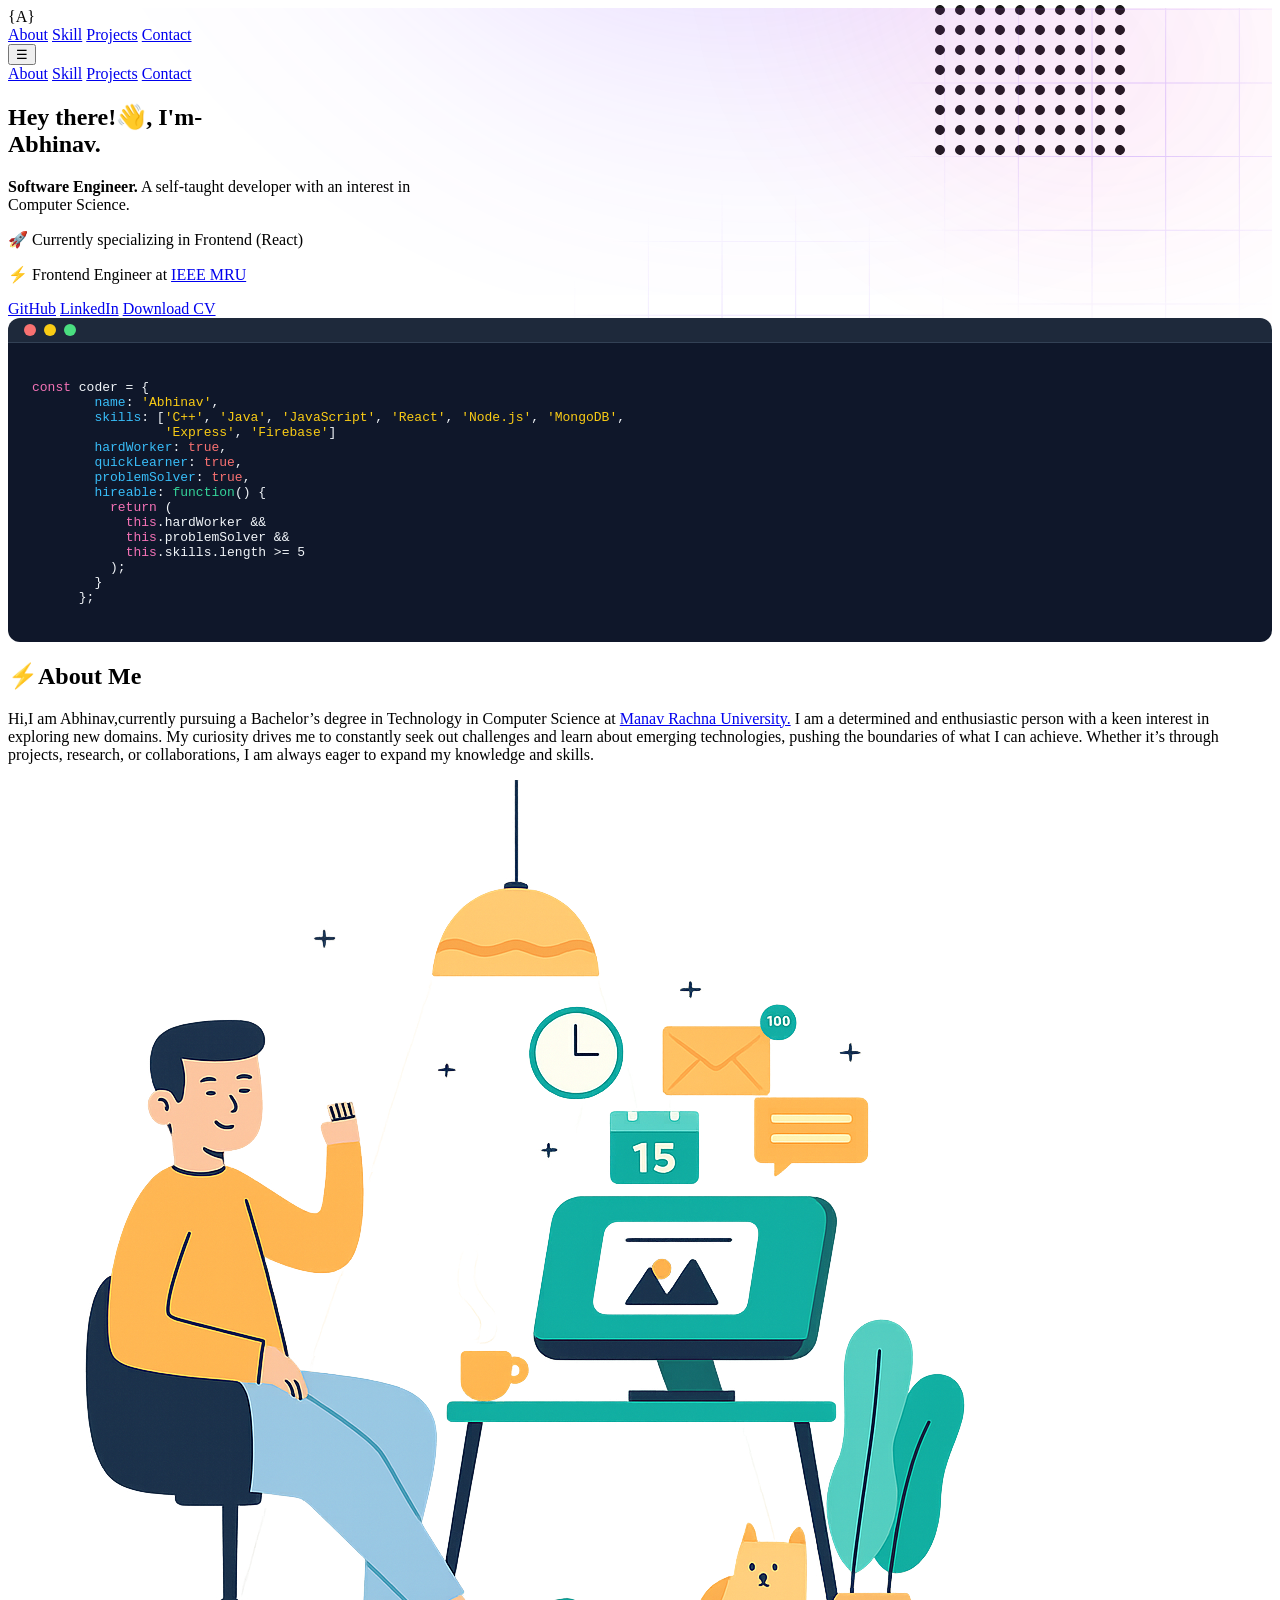
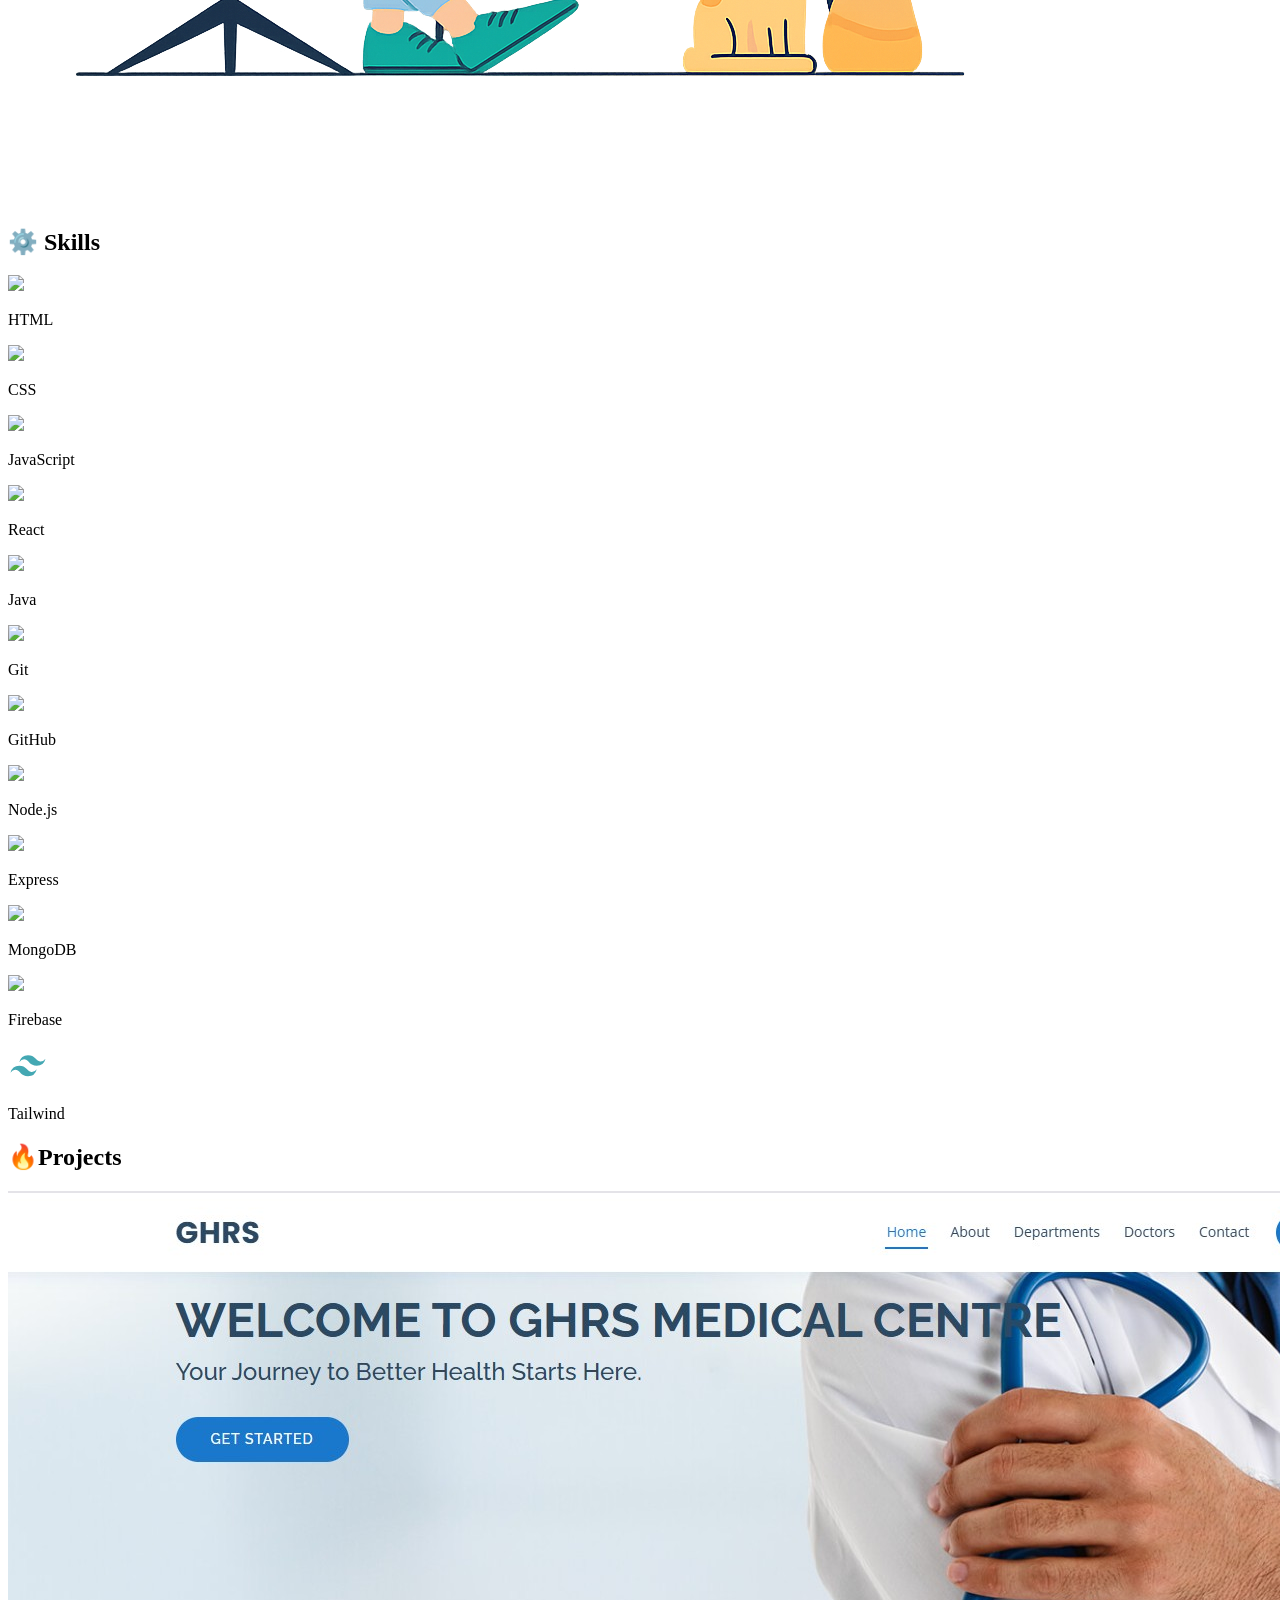
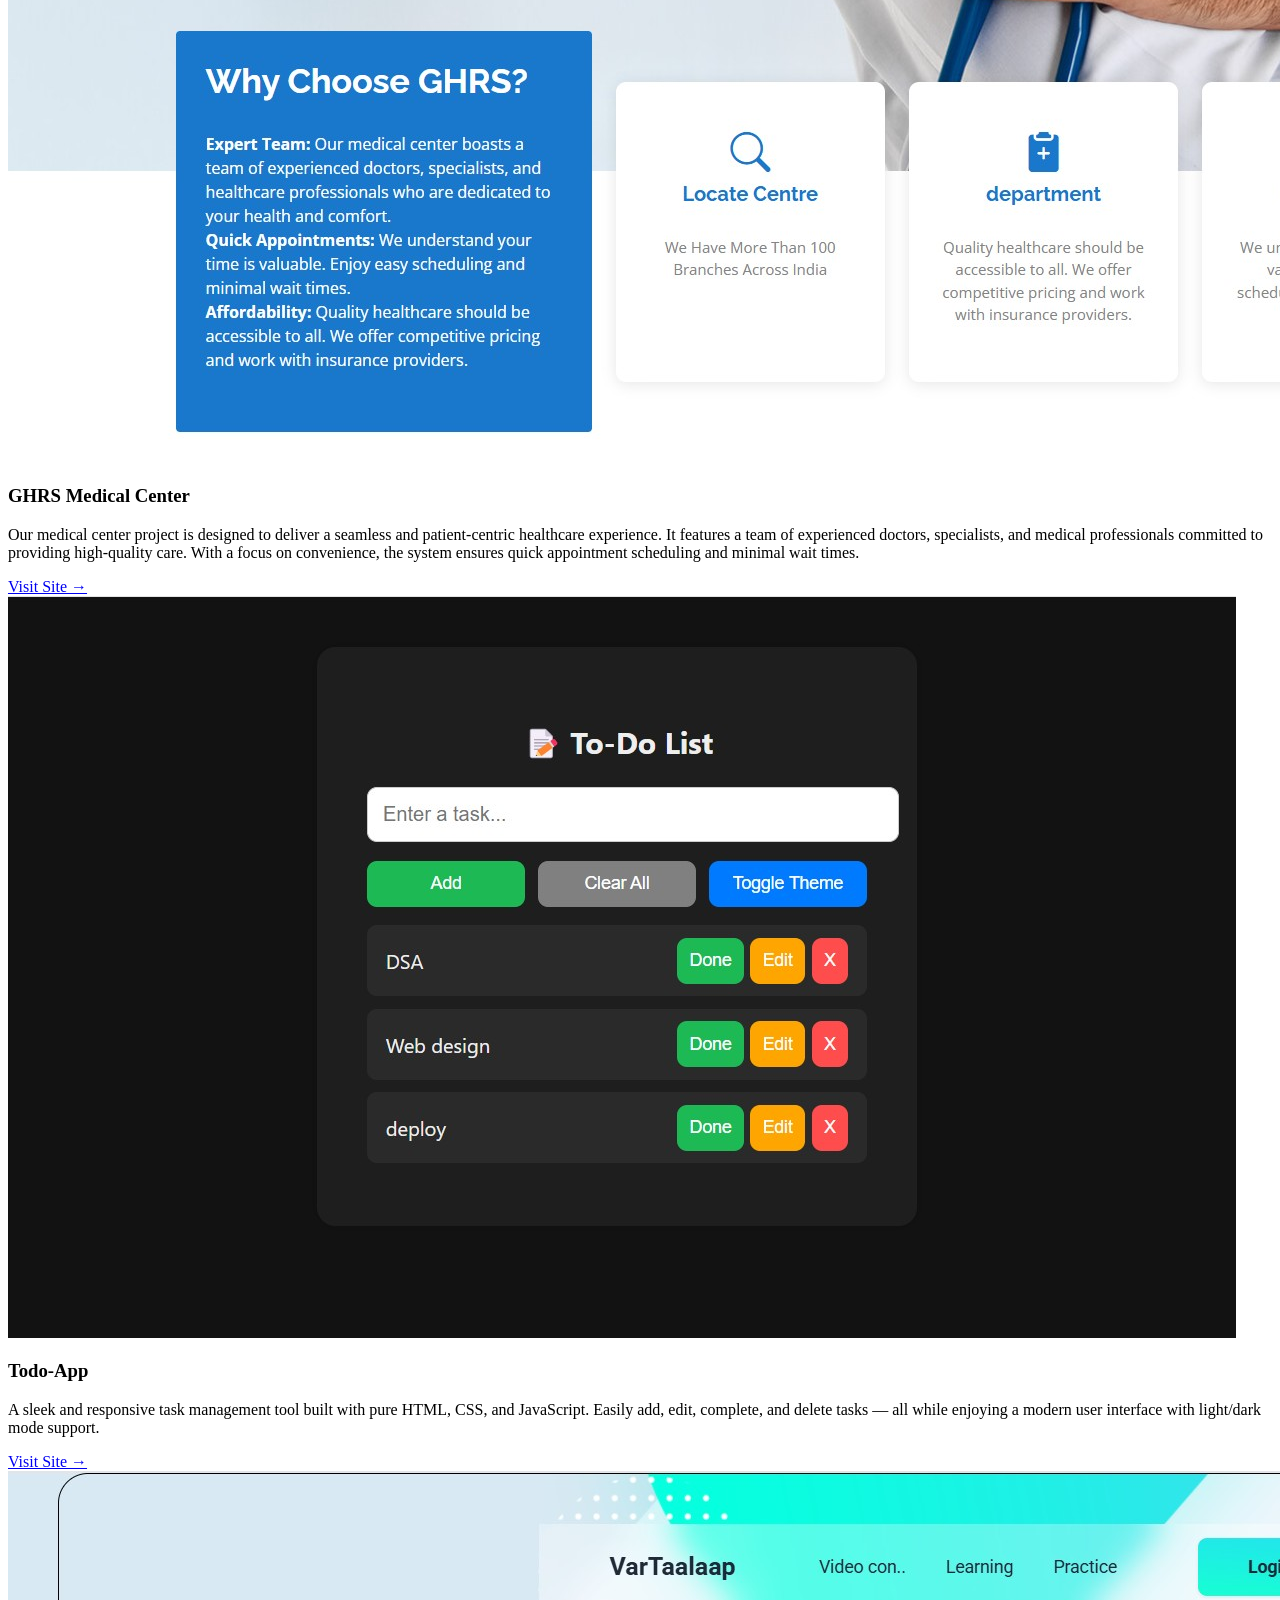
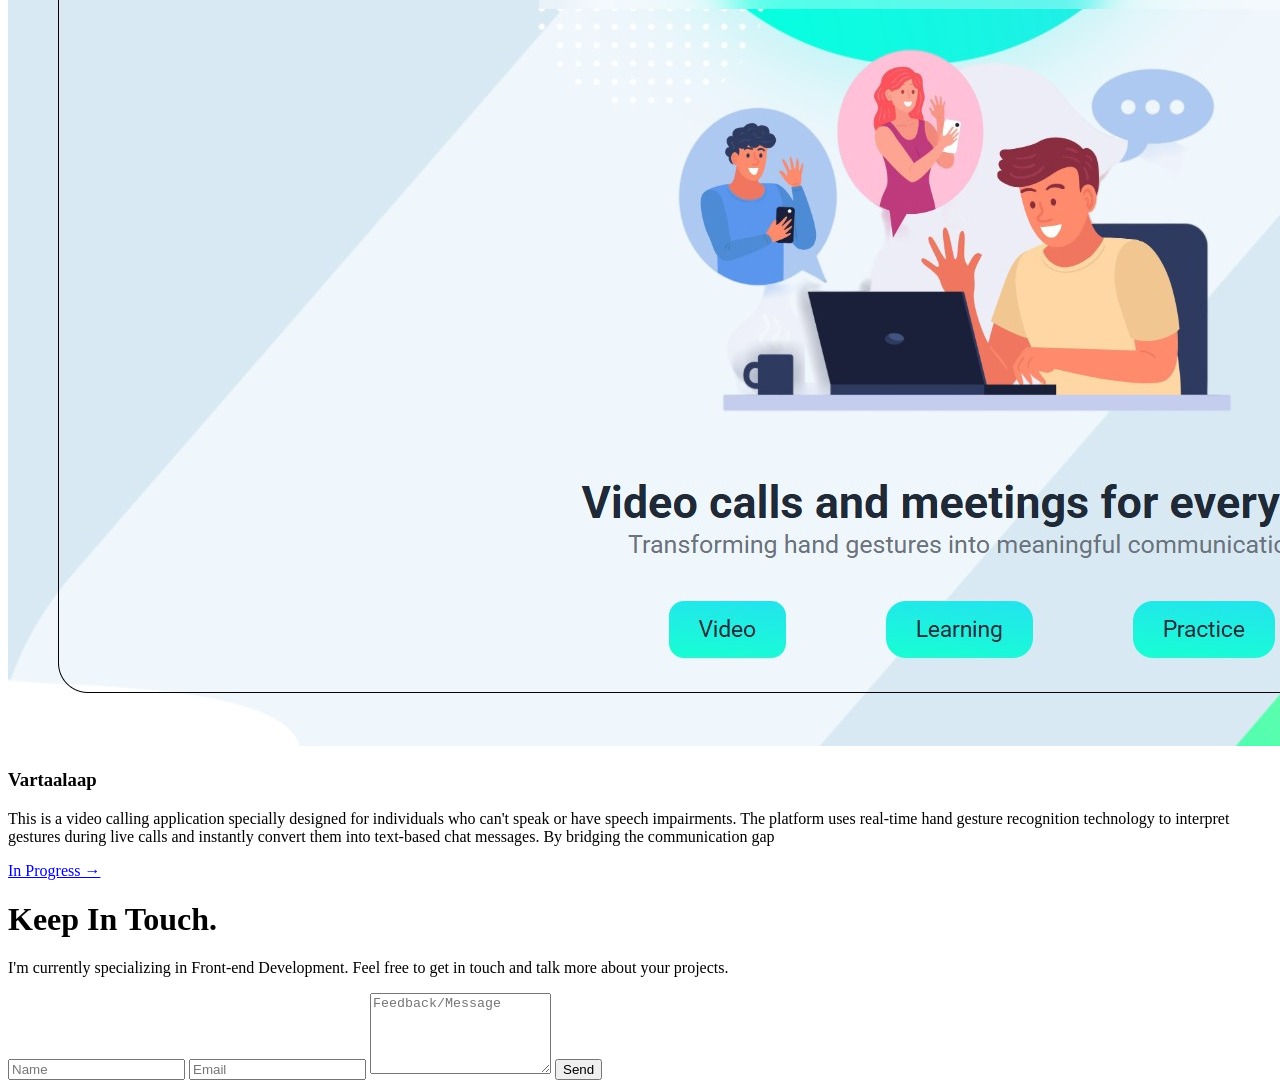
==== PortFolio/index.html @ 58bd6e1c "Add files via upload" ====
<!DOCTYPE html>
<html lang="en">
  <head>
    <meta charset="UTF-8" />
    <meta name="viewport" content="width=device-width, initial-scale=1.0" />
    <title>AbhinavPortfolio</title>
    <link rel="icon" href="./images/browser.png" type="image/x-icon" />

    <!-- <link rel="icon" type="image/png" href="./favicon.png" /> -->
    <script src="https://cdnjs.cloudflare.com/ajax/libs/gsap/3.12.2/gsap.min.js"></script>
    <script src="https://cdn.tailwindcss.com"></script>

    <link rel="stylesheet" href="style.css" />
  </head>
  <body class="text-white bg-black">
    <div id="page1">
      <div id="hero">
        <!-- Header -->
        <header
          class="flex justify-between items-center p-4 border-b border-gray-700 mx-4 sm:mx-10 relative"
        >
          <div class="text-3xl font-bold text-white">{A}</div>

          <!-- Desktop Nav -->
          <nav class="hidden sm:flex space-x-6 text-lg">
            <a href="#about" class="hover:text-green-400">About</a>
            <a href="#skills" class="hover:text-green-400">Skill</a>
            <a href="#projects" class="hover:text-green-400">Projects</a>
            <a href="#contact" class="hover:text-green-400">Contact</a>
          </nav>

          <!-- Mobile Menu Button -->
          <button
            id="menu-btn"
            class="sm:hidden text-white text-2xl focus:outline-none"
          >
            ☰
          </button>

          <!-- Mobile Nav -->
          <div
            id="mobile-menu"
            class="hidden absolute top-full left-0 w-full bg-black border-t border-gray-700 flex-col items-start p-4 space-y-4 text-lg sm:hidden z-10"
          >
            <a href="#about" class="hover:text-green-400">About</a>
            <a href="#skills" class="hover:text-green-400">Skill</a>
            <a href="#projects" class="hover:text-green-400">Projects</a>
            <a href="#contact" class="hover:text-green-400">Contact</a>
          </div>
        </header>

        <!-- Hero Section -->
        <div class="flex flex-wrap md:flex-nowrap">
          <section
            id="hero-sec"
            class="flex flex-col mt-20 sm:mt-20 items-start px-5 lg:px-24"
          >
            <h1 class="font-bold leading-tight">
              <span class="text-[#ADFF2F] text-2xl sm:text-4xl space-x-10"
                >Hey there!👋, I'm-</span
              ><br />
              <span class="text-white text-6xl sm:text-6xl md:text-8xl"
                >Abhinav<span>.</span></span
              >
            </h1>

            <p class="text-xl sm:text-2xl text-[#B3ADAD] mt-4">
              <strong class="text-white">Software Engineer.</strong> A
              self-taught developer with an interest in
              <br class="hidden sm:block" />
              Computer Science.
            </p>

            <div class="mt-6 space-y-1 text-base sm:text-lg">
              <p class="text-[#808080] text-md">
                🚀 Currently specializing in Frontend (React)
              </p>
              <p class="text-[#808080] text-md">
                ⚡ Frontend Engineer at
                <a
                  href="https://edu.ieee.org/in-mrce/"
                  class="text-[#ADFF2F] font-semibold"
                  target="_blank"
                  >IEEE MRU</a
                >
              </p>
            </div>

            <div class="flex flex-wrap gap-4 mt-8 text-white">
              <a
                href="https://github.com/Abhinav9971"
                target="_blank"
                class="border border-white px-4 py-2 rounded-full hover:bg-white hover:text-black transition"
                >GitHub</a
              >
              <a
                href="https://www.linkedin.com/in/abhinav-aa388b288/"
                target="_blank"
                class="border border-white px-4 py-2 rounded-full hover:bg-white hover:text-black transition"
                >LinkedIn</a
              >
              <a
                href="./Portfolio.pdf"
                target="_blank"
                class="border border-white px-4 py-2 rounded-full hover:bg-white hover:text-black transition"
                download="Abhinav_Resume.pdf"
                >Download CV</a
              >
            </div>
          </section>

          <div
            class="rounded-xl shadow-lg md:w-[42vw] md:max-w-screen mt-24 w-[100vw]"
          >
            <div class="window-bar">
              <div class="dot red"></div>
              <div class="dot yellow"></div>
              <div class="dot green"></div>
            </div>
            <div class="code-box text-sm">
              <pre><code><span class="keyword">const</span> coder = &#123;
        <span class="prop">name</span>: <span class="string">'Abhinav'</span>,
        <span class="prop">skills</span>: [<span class="string">'C++'</span>, <span class="string">'Java'</span>, <span class="string">'JavaScript'</span>, <span class="string">'React'</span>, <span class="string">'Node.js'</span>, <span class="string">'MongoDB'</span>,
        <span>         </span><span class="string">'Express'</span>, <span class="string">'Firebase'</span>]
        <span class="prop">hardWorker</span>: <span class="bool">true</span>,
        <span class="prop">quickLearner</span>: <span class="bool">true</span>,
        <span class="prop">problemSolver</span>: <span class="bool">true</span>,
        <span class="prop">hireable</span>: <span class="func">function</span>() &#123;
          <span class="keyword">return</span> (
            <span class="keyword">this</span>.hardWorker &&
            <span class="keyword">this</span>.problemSolver &&
            <span class="keyword">this</span>.skills.length &gt;= 5
          );
        &#125;
      &#125;;</code></pre>
            </div>
          </div>
        </div>
      </div>
    </div>

    <!-- Other Sections -->
    <div id="page2" class="bg-black text-white py-20 px-5 lg:px-24">
      <div
        id="about"
        class="flex flex-col lg:flex-row items-center justify-between gap-10"
      >
        <!-- <img src="./images/bg-7.png" alt="" id="about-image" /> -->
        <!-- Text Content -->
        <div class="lg:w-1/2" id="aboutme">
          <h2
            class="text-4xl font-semibold mb-4 text-white sm:text-sm lg:text-5xl"
          >
            ⚡About Me
          </h2>
          <p class="text-gray-300 text-xl leading-relaxed">
            Hi,I am Abhinav,currently pursuing a Bachelor’s degree in Technology
            in Computer Science at
            <a
              href="https://manavrachna.edu.in/"
              target="_blank"
              class="text-[#ADFF2F]"
              >Manav Rachna University.</a
            >
            I am a determined and enthusiastic person with a keen interest in
            exploring new domains. My curiosity drives me to constantly seek out
            challenges and learn about emerging technologies, pushing the
            boundaries of what I can achieve. Whether it’s through projects,
            research, or collaborations, I am always eager to expand my
            knowledge and skills.
          </p>
        </div>

        <!-- Image -->
        <div class="lg:w-1/2 flex justify-center">
          <img
            src="./images/ChatGPT Image Apr 10, 2025, 05_39_34 PM.png"
            alt="Abhinav's profile"
            class="rounded-2xl w-72 sm:w-96 object-cover shadow-lg"
          />
        </div>
      </div>
    </div>

    <div id="page3">
      <div id="skills" class="bg-black text-white py-20 px-5 lg:px-24">
        <h2 class="text-4xl font-bold text-center mb-12">⚙️ Skills</h2>

        <div
          class="grid grid-cols-2 sm:grid-cols-3 md:grid-cols-4 lg:grid-cols-6 gap-6 justify-items-center"
        >
          <!-- Skill cards -->
          <div class="flex flex-col items-center">
            <img
              src="https://cdn.jsdelivr.net/gh/devicons/devicon/icons/html5/html5-original.svg"
              class="w-12 h-12"
            />
            <p class="mt-2">HTML</p>
          </div>
          <div class="flex flex-col items-center">
            <img
              src="https://cdn.jsdelivr.net/gh/devicons/devicon/icons/css3/css3-original.svg"
              class="w-12 h-12"
            />
            <p class="mt-2">CSS</p>
          </div>
          <div class="flex flex-col items-center">
            <img
              src="https://cdn.jsdelivr.net/gh/devicons/devicon/icons/javascript/javascript-original.svg"
              class="w-12 h-12"
            />
            <p class="mt-2">JavaScript</p>
          </div>
          <div class="flex flex-col items-center">
            <img
              src="https://cdn.jsdelivr.net/gh/devicons/devicon/icons/react/react-original.svg"
              class="w-12 h-12"
            />
            <p class="mt-2">React</p>
          </div>
          <div class="flex flex-col items-center">
            <img
              src="https://cdn.jsdelivr.net/gh/devicons/devicon/icons/java/java-original.svg"
              class="w-12 h-12"
            />
            <p class="mt-2">Java</p>
          </div>
          <div class="flex flex-col items-center">
            <img
              src="https://cdn.jsdelivr.net/gh/devicons/devicon/icons/git/git-original.svg"
              class="w-12 h-12"
            />
            <p class="mt-2">Git</p>
          </div>
          <div class="flex flex-col items-center">
            <img
              src="https://cdn.jsdelivr.net/gh/devicons/devicon/icons/github/github-original.svg"
              class="w-12 h-12"
            />
            <p class="mt-2">GitHub</p>
          </div>
          <div class="flex flex-col items-center">
            <img
              src="https://cdn.jsdelivr.net/gh/devicons/devicon/icons/nodejs/nodejs-original.svg"
              class="w-12 h-12"
            />
            <p class="mt-2">Node.js</p>
          </div>
          <div class="flex flex-col items-center">
            <img
              src="https://cdn.jsdelivr.net/gh/devicons/devicon/icons/express/express-original.svg"
              class="w-12 h-12 invert"
            />
            <p class="mt-2">Express</p>
          </div>
          <div class="flex flex-col items-center">
            <img
              src="https://cdn.jsdelivr.net/gh/devicons/devicon/icons/mongodb/mongodb-original.svg"
              class="w-12 h-12"
            />
            <p class="mt-2">MongoDB</p>
          </div>
          <div class="flex flex-col items-center">
            <img
              src="https://cdn.jsdelivr.net/gh/devicons/devicon/icons/firebase/firebase-plain.svg"
              class="w-12 h-12"
            />
            <p class="mt-2">Firebase</p>
          </div>
          <div class="flex flex-col items-center">
            <img
              src="./images/tailwind-svgrepo-com.svg"
              alt="Tailwind CSS Icon"
              width="40"
              height="40"
            />

            <p class="mt-2">Tailwind</p>
          </div>
        </div>
      </div>
    </div>
    <div id="page4">
      <section id="projects" class="bg-black text-white py-20 px-4 lg:px-24">
        <h2 class="text-4xl font-bold text-center mb-12">🔥Projects</h2>

        <div class="grid grid-cols-1 sm:grid-cols-2 lg:grid-cols-3 gap-10">
          <!-- Project Card 1 -->
          <div
            class="bg-[#1a1a1a] rounded-2xl overflow-hidden shadow-xl project-card"
          >
            <img
              src="./images/ghsr.jpg"
              alt="GHRS Medical Center"
              class="w-full h-48 object-cover"
            />
            <div class="p-6 space-y-2">
              <h3 class="text-2xl font-bold">GHRS Medical Center</h3>
              <p class="text-gray-300 text-sm">
                Our medical center project is designed to deliver a seamless and
                patient-centric healthcare experience. It features a team of
                experienced doctors, specialists, and medical professionals
                committed to providing high-quality care. With a focus on
                convenience, the system ensures quick appointment scheduling and
                minimal wait times.
              </p>
              <a
                href="https://ghrsmedical.netlify.app/"
                target="_blank"
                class="inline-block mt-2 text-green-400 hover:text-green-300 font-semibold"
                >Visit Site →</a
              >
            </div>
          </div>

          <!-- Project Card 2 -->
          <div
            class="bg-[#1a1a1a] rounded-2xl overflow-hidden shadow-xl project-card"
          >
            <img
              src="./images/todo.jpg"
              alt="DitMyBit"
              class="w-full h-48 object-cover"
            />
            <div class="p-6 space-y-2">
              <h3 class="text-2xl font-bold">Todo-App</h3>
              <p class="text-gray-300 text-sm">
                A sleek and responsive task management tool built with pure
                HTML, CSS, and JavaScript. Easily add, edit, complete, and
                delete tasks — all while enjoying a modern user interface with
                light/dark mode support.
              </p>
              <a
                href="https://simple-todo-app-abhi.netlify.app/"
                target="_blank"
                class="inline-block mt-2 text-green-400 hover:text-green-300 font-semibold"
                >Visit Site →</a
              >
            </div>
          </div>

          <!-- Project Card 3 -->
          <div
            class="bg-[#1a1a1a] rounded-2xl overflow-hidden shadow-xl project-card"
          >
            <img
              src="./images/vartalaap.jpg"
              alt="soon.."
              class="w-full h-48 object-cover"
            />
            <div class="p-6 space-y-2">
              <h3 class="text-2xl font-bold">Vartaalaap</h3>
              <p class="text-gray-300 text-sm">
                This is a video calling application specially designed for
                individuals who can't speak or have speech impairments. The
                platform uses real-time hand gesture recognition technology to
                interpret gestures during live calls and instantly convert them
                into text-based chat messages. By bridging the communication gap
              </p>
              <a
                href="#"
                target="_blank"
                class="inline-block mt-2 text-gray-400 hover:text-green-300 font-semibold pointer-events-none"
                >In Progress →</a
              >
            </div>
          </div>
        </div>
      </section>
    </div>
    <div id="page5">
      <div id="contact" class="text-white py-16">
        <div
          id="page3"
          class="max-w-4xl mx-auto flex flex-col items-center text-center px-4 relative"
        >
          <!-- Optional background image (adjust positioning as needed) -->
          <div id="page3-sub" class="mb-8">
            <img src="./images/bgimg.svg" alt="image" id="bottomimage" />
            <h1 class="text-5xl md:text-7xl font-bold mb-4">Keep In Touch.</h1>
            <p class="text-lg max-w-lg">
              I'm currently specializing in Front-end Development. Feel free to
              get in touch and talk more about your projects.
            </p>
          </div>

          <form
            id="contactForm"
            action="https://api.web3forms.com/submit"
            method="POST"
            class="w-3/4 max-w-md space-y-4"
          >
            <input
              type="hidden"
              name="access_key"
              value="b25a1dc7-2db7-40e6-9f5b-5168d28c4f45"
            />

            <input
              type="text"
              name="name"
              required
              placeholder="Name"
              class="w-full p-3 bg-black border border-gray-400 rounded focus:outline-none"
            />

            <input
              type="email"
              name="email"
              required
              placeholder="Email"
              class="w-full p-3 bg-black border border-gray-400 rounded focus:outline-none"
            />

            <textarea
              name="message"
              required
              rows="5"
              placeholder="Feedback/Message"
              class="w-full p-3 bg-black border border-gray-400 rounded focus:outline-none"
            ></textarea>

            <button
              type="submit"
              class="w-full bg-blue-400 hover:bg-blue-500 text-white font-semibold py-2 px-4 rounded transition-all"
            >
              Send
            </button>
          </form>
          <div
            id="popup"
            style="
              display: none;
              position: fixed;
              top: 20px;
              right: 20px;
              background: #4bb543;
              color: white;
              padding: 10px 20px;
              border-radius: 5px;
            "
          >
            ✅ Message sent successfully!
          </div>

          <!-- <p class="text-xs mt-10 text-gray-400">
            Designed and Developed by
            <span class="font-semi-bold text-white">Abhinav</span>. Built with
            ❤️ & React. Hosted on GitHub.
          </p> -->
        </div>
      </div>
    </div>

    <!-- JS for toggle -->
    <script src="https://cdnjs.cloudflare.com/ajax/libs/gsap/3.12.2/ScrollTrigger.min.js"></script>
    <script src="script.js"></script>
  </body>
</html>
---- PortFolio/style.css ----
.slide-down {
  animation: slideDown 0.3s ease-out forwards;
}
body {
  scroll-behavior: smooth;
}
#about-image {
  background-image: url(./images/bg-7.png);
  height: 400px;
  width: 100px;
}
@keyframes slideDown {
  0% {
    transform: translateY(-100%);
    opacity: 0;
  }
  100% {
    transform: translateY(0);
    opacity: 1;
  }
}
#page1 {
  background-image: url(./section.svg);
}
.bg-set {
  position: absolute;
  width: 100px;
  object-fit: contain;
  height: 100px;

  /* border-radius: 50%; */
  opacity: 0.6;
  z-index: 0;

  pointer-events: none;
}
.bg-set2 {
  width: 100px;
  object-fit: contain;
  height: 100px;
  opacity: 0.6;
  z-index: 0;

  pointer-events: none;
}
@media (max-width: 768px) {
  .bg-set,
  .bg-set2 {
    width: 40px;
    height: 40px;
  }
}

#page5 {
  /* background-image: url(./section.svg); */
}
#hero-sec img {
  height: 220px;
  filter: invert(0.1);
  position: absolute;
  z-index: -1;
  top: 10px;
  left: 60px;
}
#bottomimage {
  height: 200px;
  filter: invert(0.1);
  position: absolute;
  top: -40px;
  right: 150px;
  z-index: -2;
}

@media (max-width: 768px) {
  #hero-sec img {
    height: 150px;
    top: 150px;
    left: 10px;
  }
  #bottomimage {
    height: 150px;
    top: -20px;
    right: 50px;
  }
}
/* ///////////////
 */
.window-bar {
  height: 1.5rem;
  background-color: #1e293b;
  border-bottom: 1px solid #334155;
  border-radius: 0.75rem 0.75rem 0 0;
  display: flex;
  align-items: center;
  padding-left: 1rem;
  gap: 0.5rem;
}
.dot {
  width: 0.75rem;
  height: 0.75rem;
  border-radius: 50%;
}
.red {
  background-color: #f87171;
}
.yellow {
  background-color: #facc15;
}
.green {
  background-color: #4ade80;
}
.code-box {
  background-color: #0f172a;
  color: #f1f5f9;
  padding: 1.5rem;
  border-radius: 0 0 0.75rem 0.75rem;
  overflow-x: auto;
}
.keyword {
  color: #f472b6;
} /* pink */
.string {
  color: #facc15;
} /* yellow */
.prop {
  color: #38bdf8;
} /* light blue */
.func {
  color: #34d399;
} /* green */
.bool {
  color: #f87171;
} /* red */
.indent {
  padding-left: 2rem;
  display: block;
}
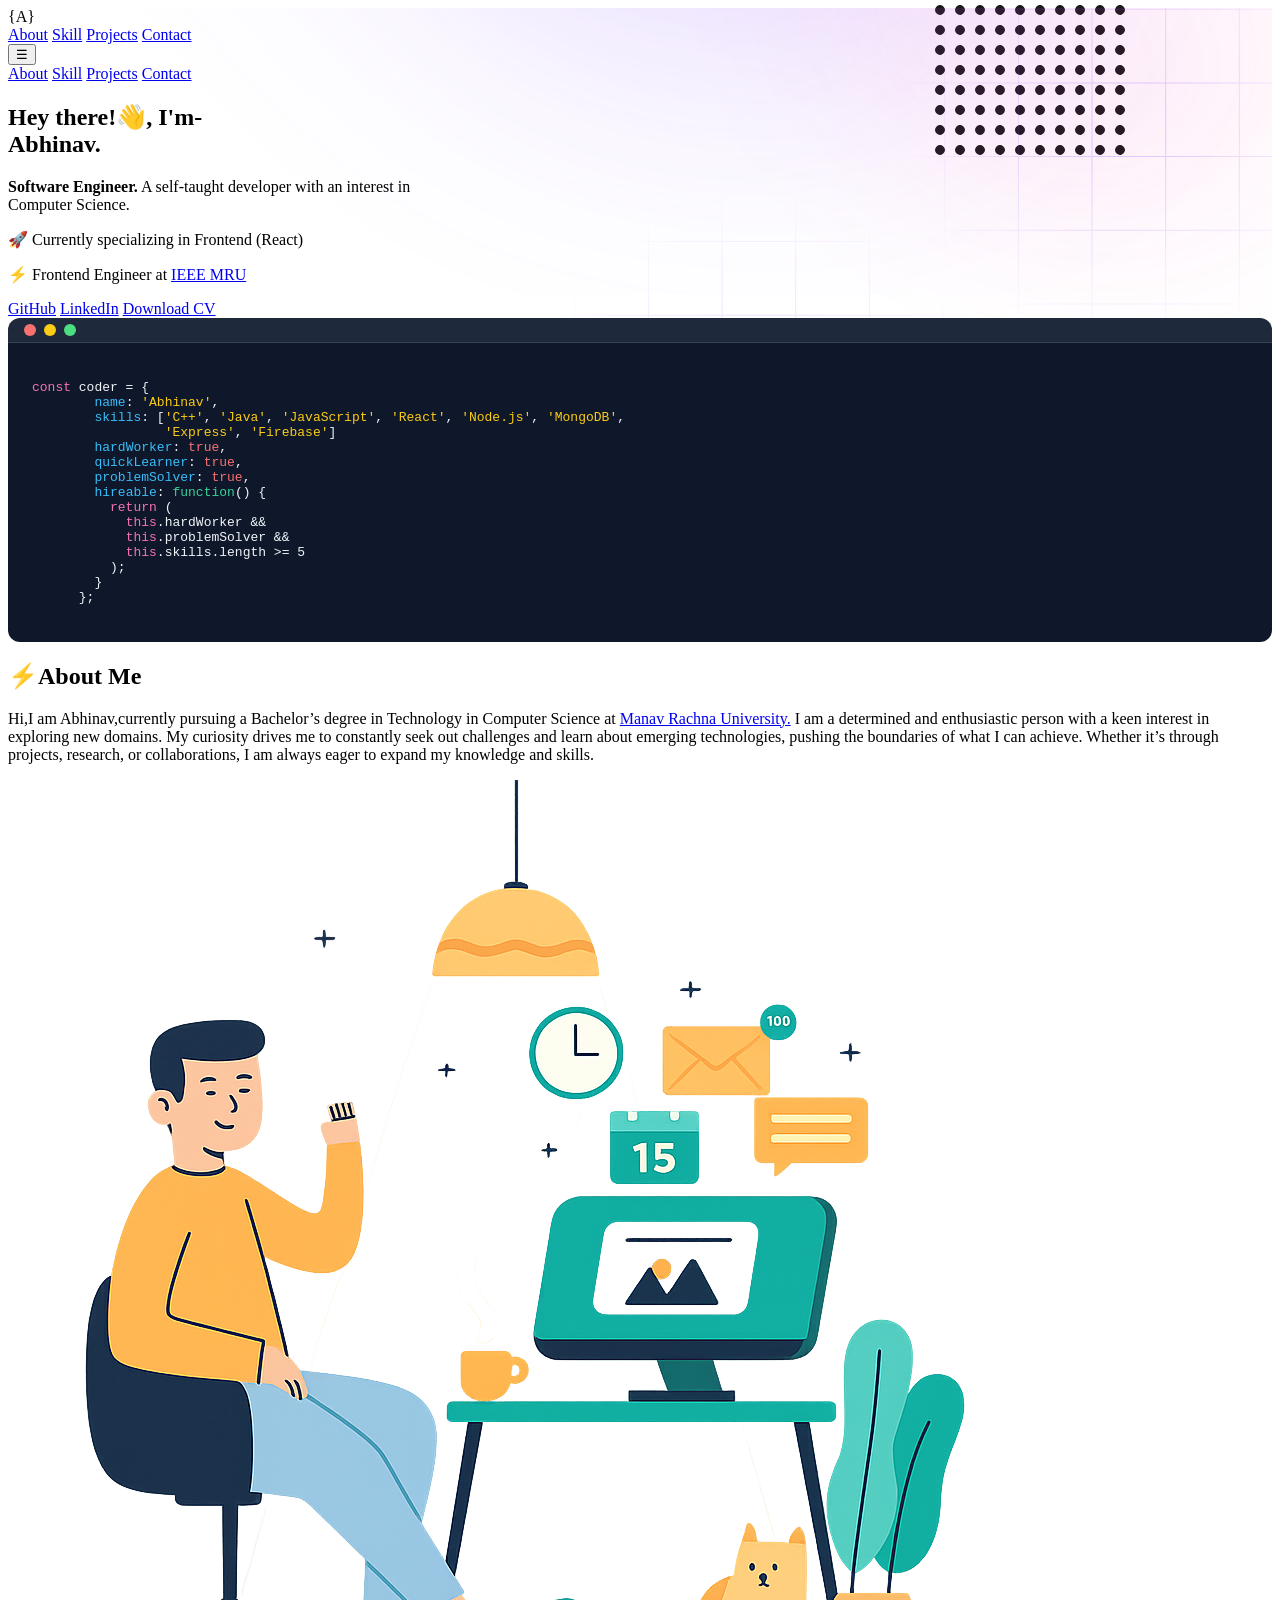
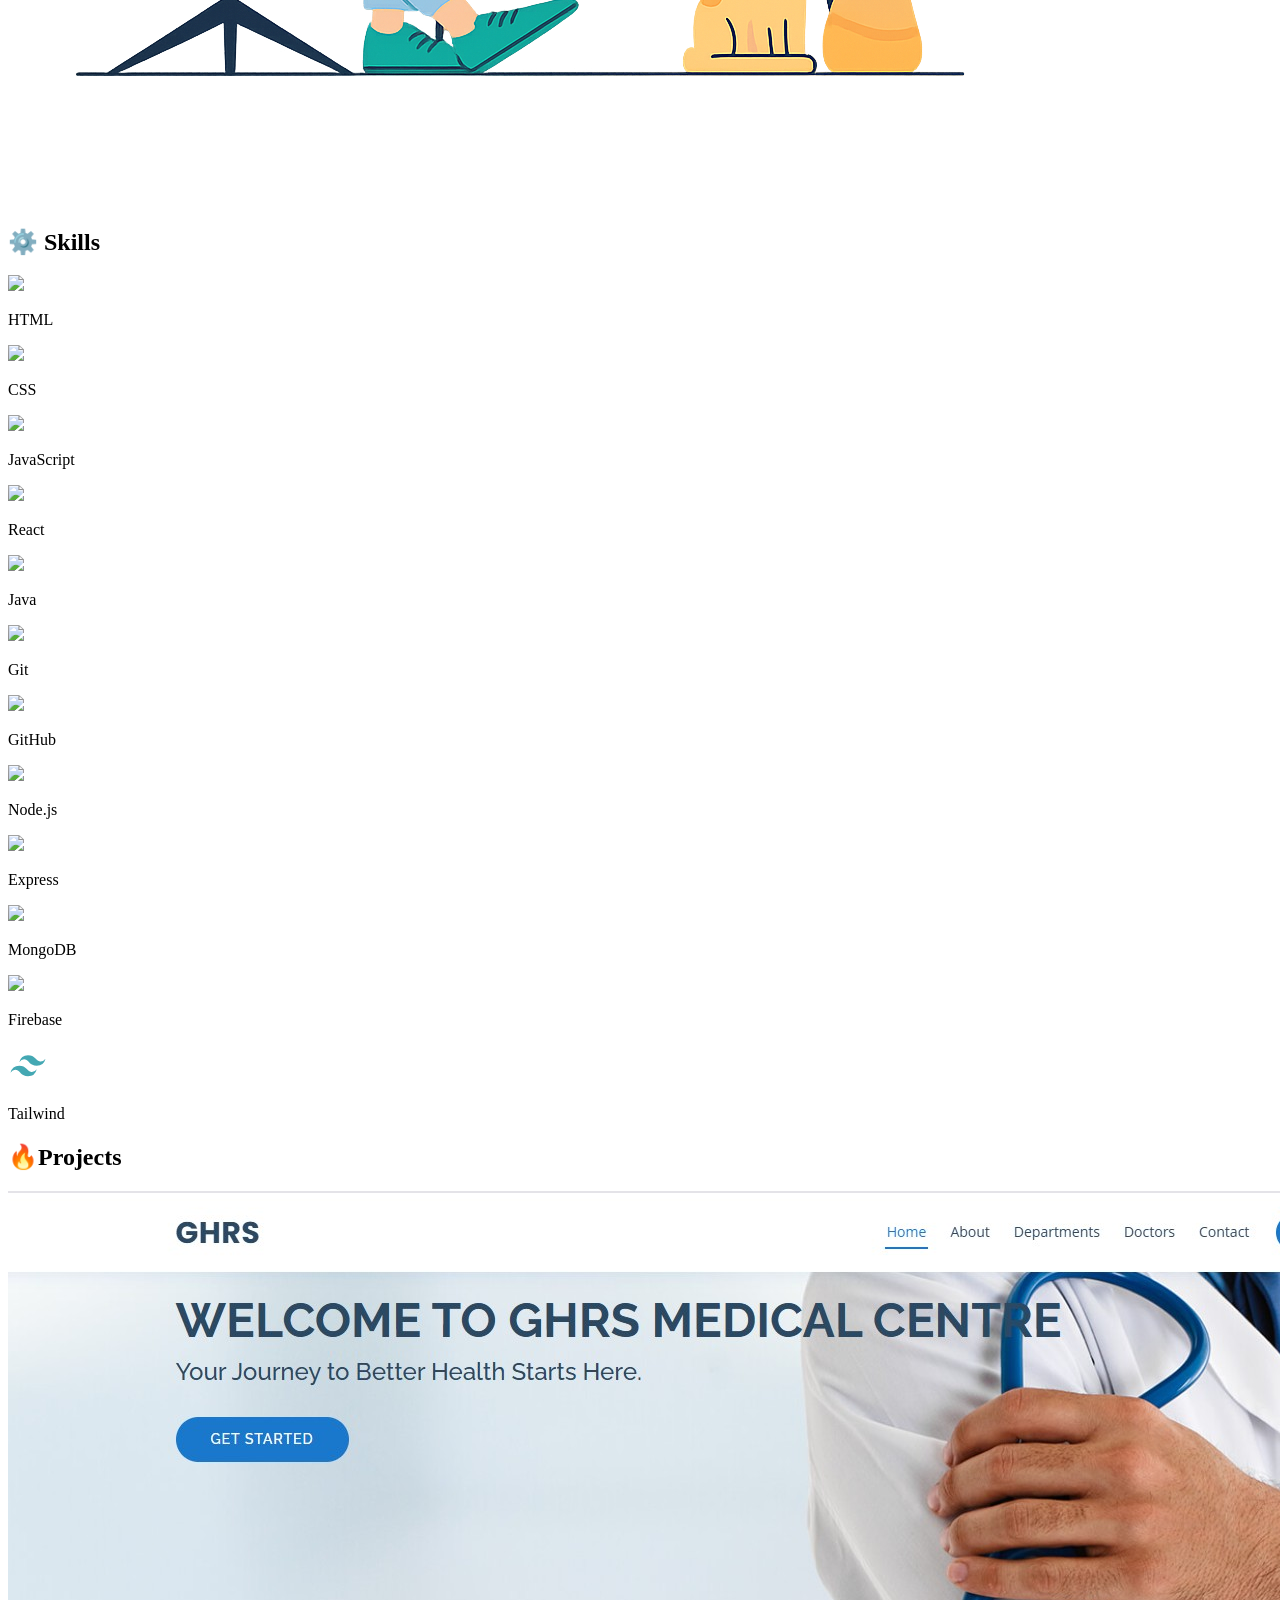
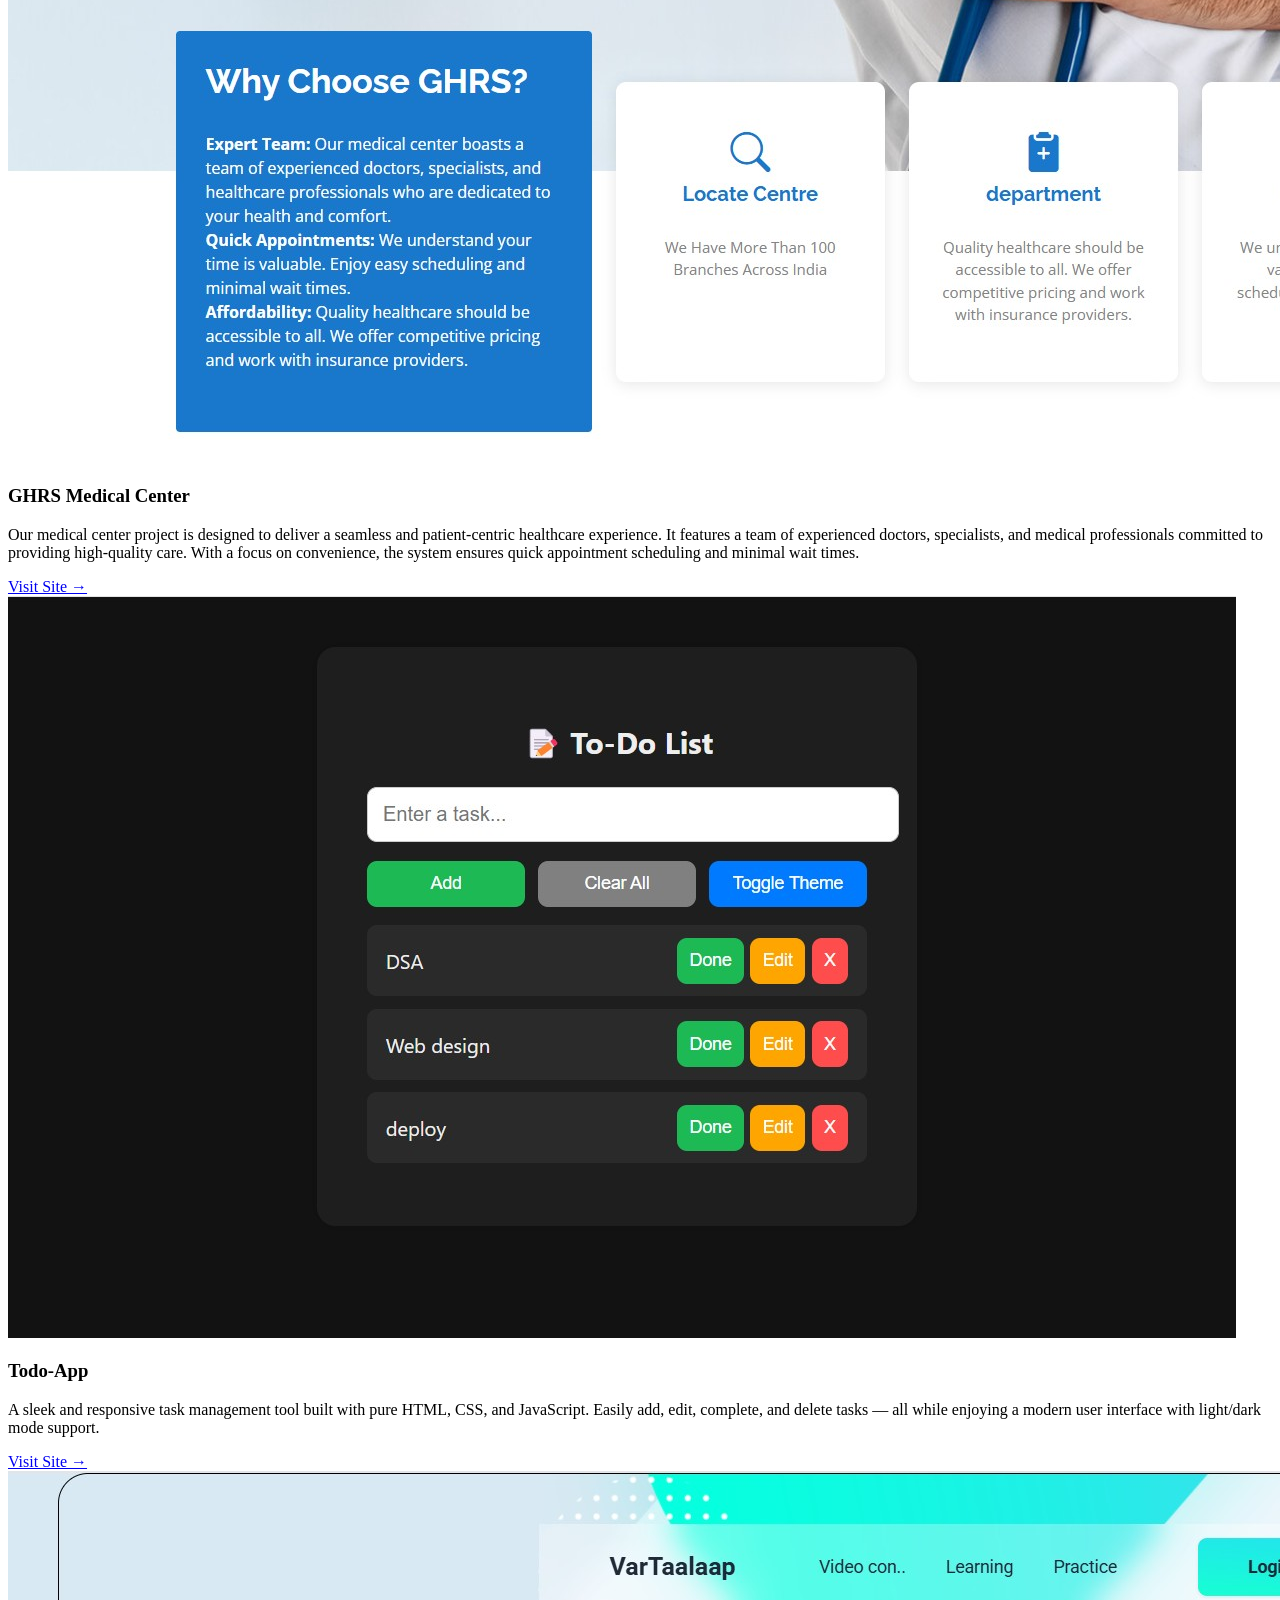
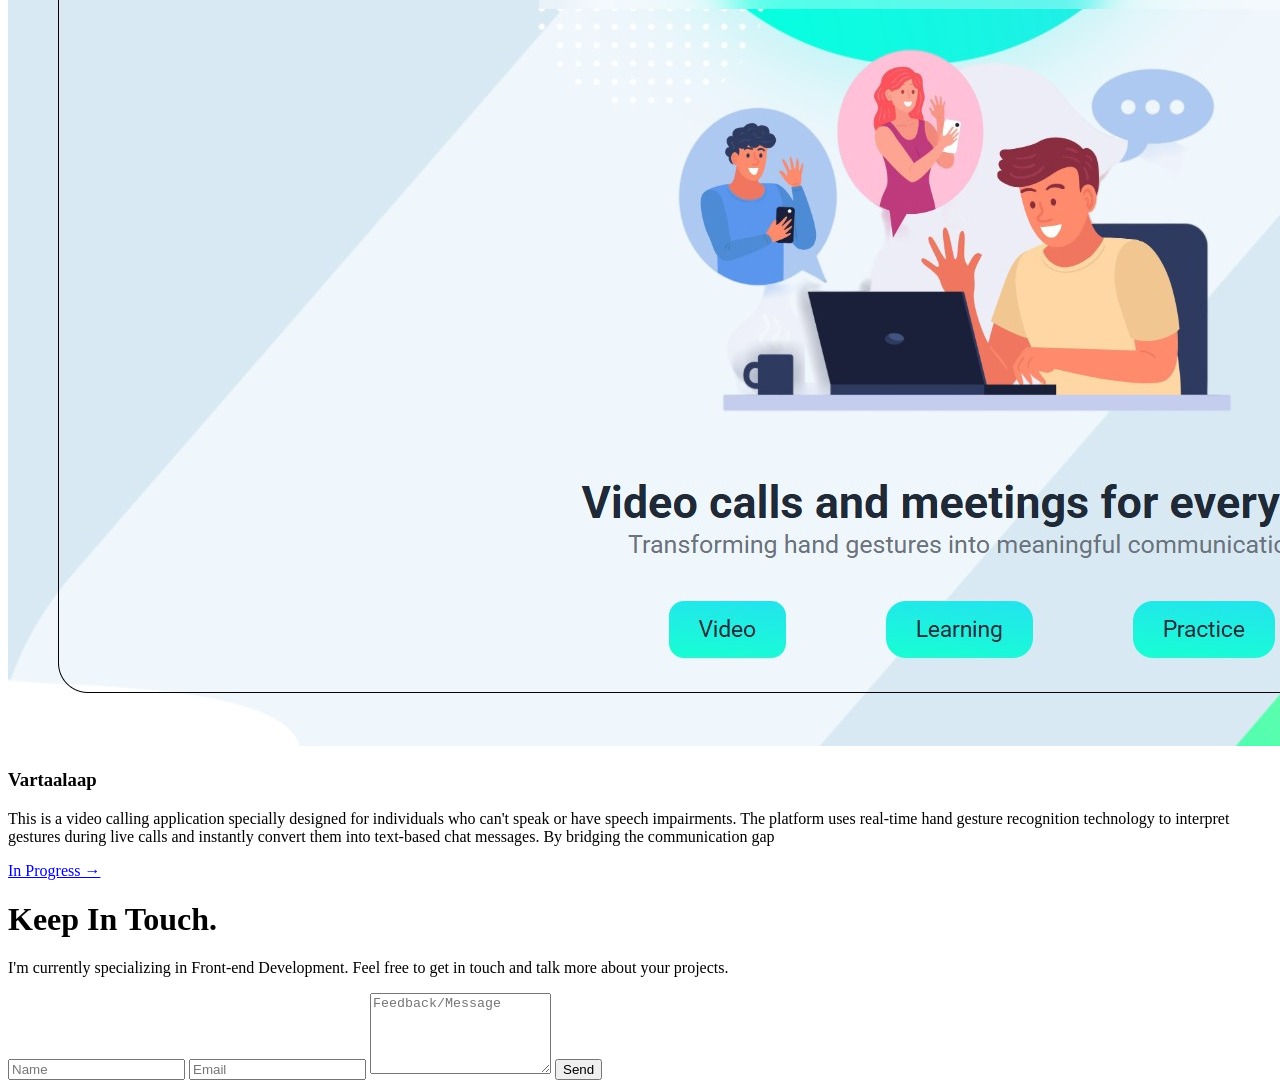
==== commit a6bdcf4e: "Update greeting from 'Hello' to 'Goodbye'" ====
--- a/PortFolio/index.html
+++ b/PortFolio/index.html
@@ -94,13 +94,13 @@
                 >GitHub</a
               >
               <a
-                href="https://www.linkedin.com/in/abhinav-aa388b288/"
+                href="https://www.linkedin.com/in/abhinav552/"
                 target="_blank"
                 class="border border-white px-4 py-2 rounded-full hover:bg-white hover:text-black transition"
                 >LinkedIn</a
               >
               <a
-                href="./Portfolio.pdf"
+                href="./Resume.pdf"
                 target="_blank"
                 class="border border-white px-4 py-2 rounded-full hover:bg-white hover:text-black transition"
                 download="Abhinav_Resume.pdf"
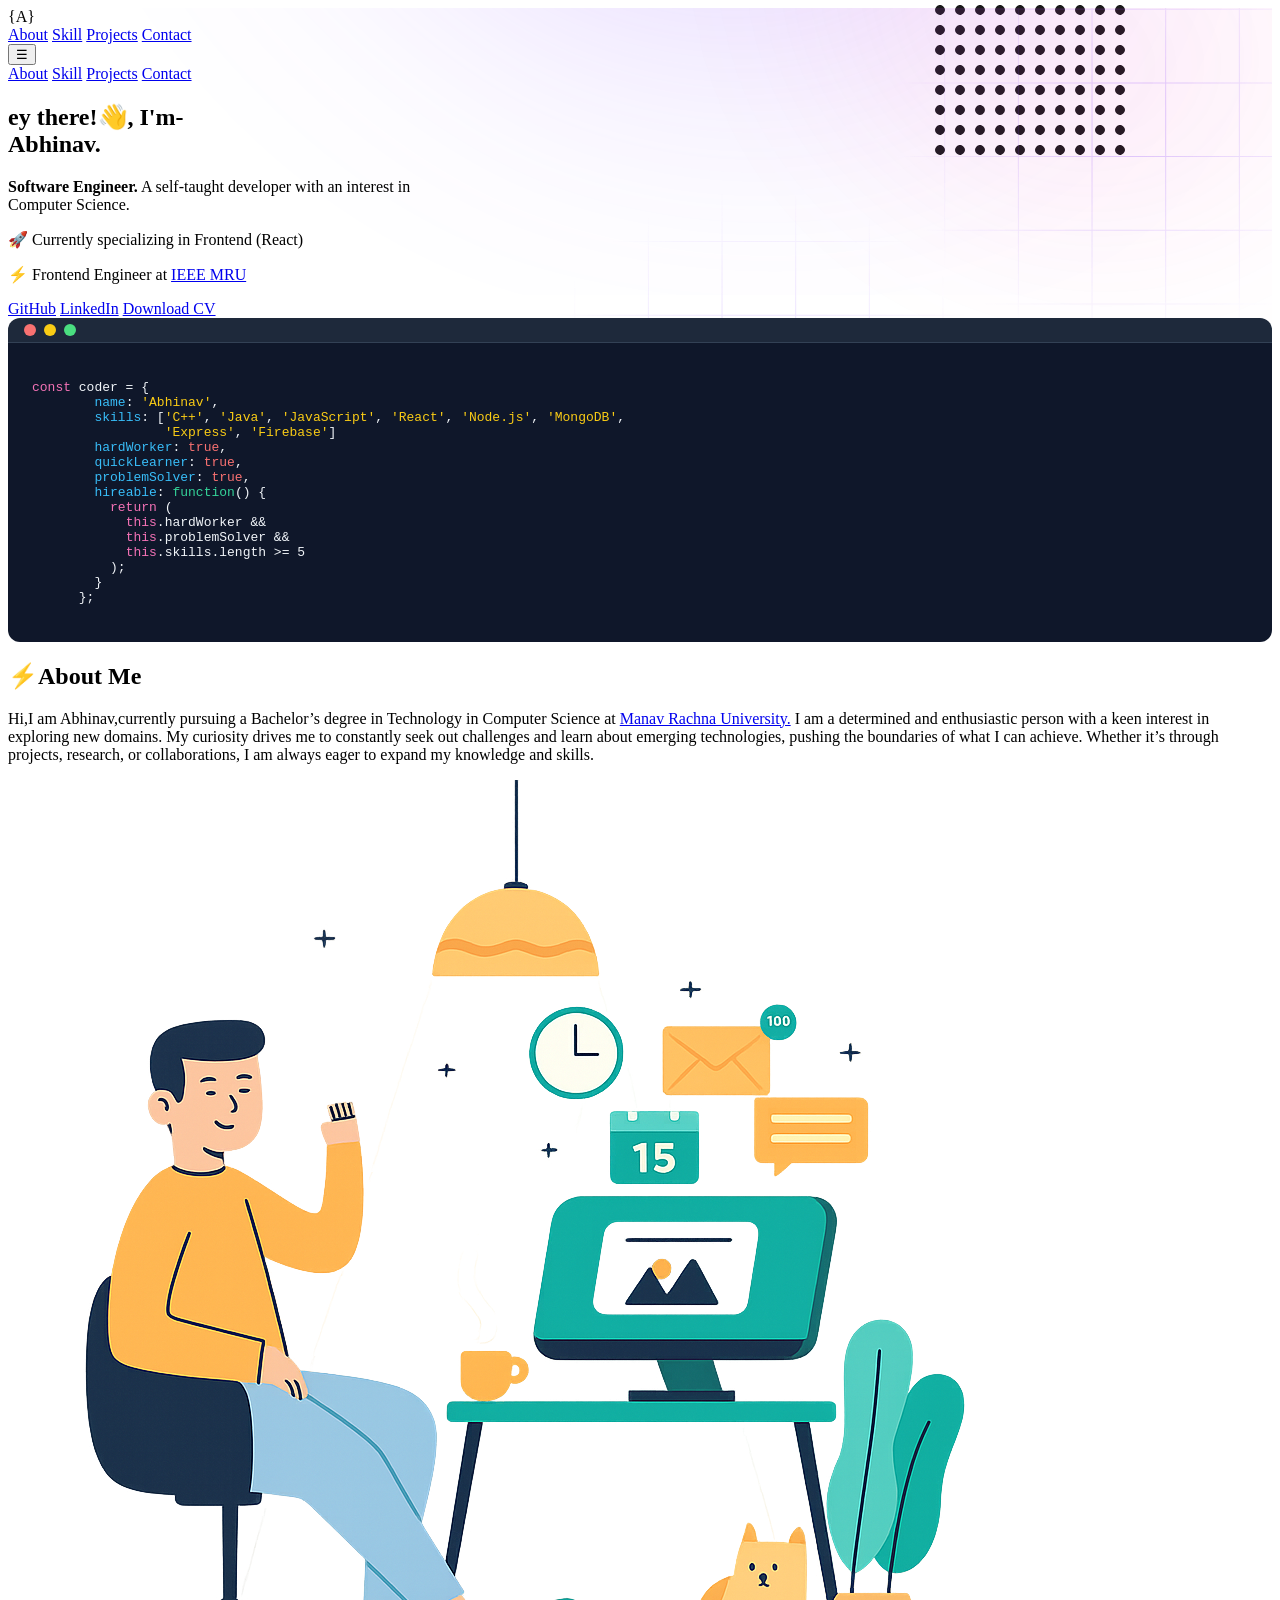
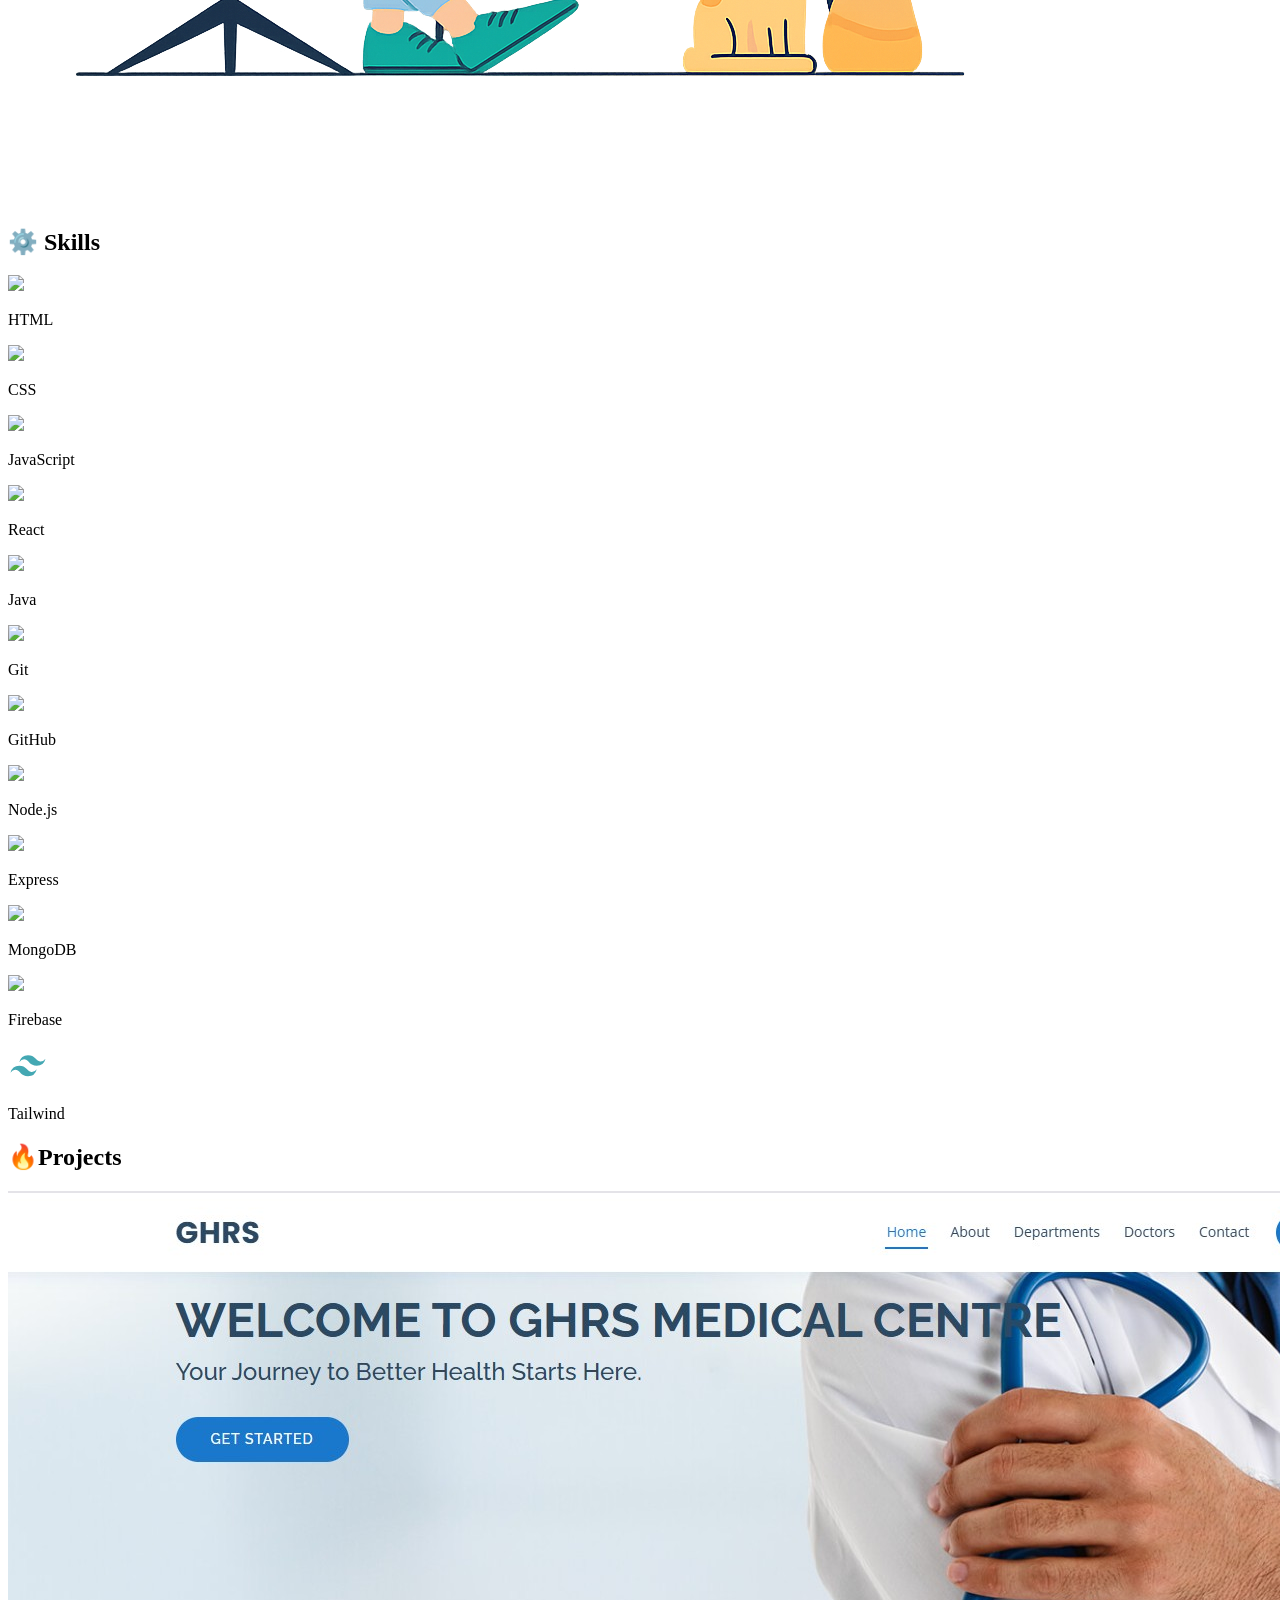
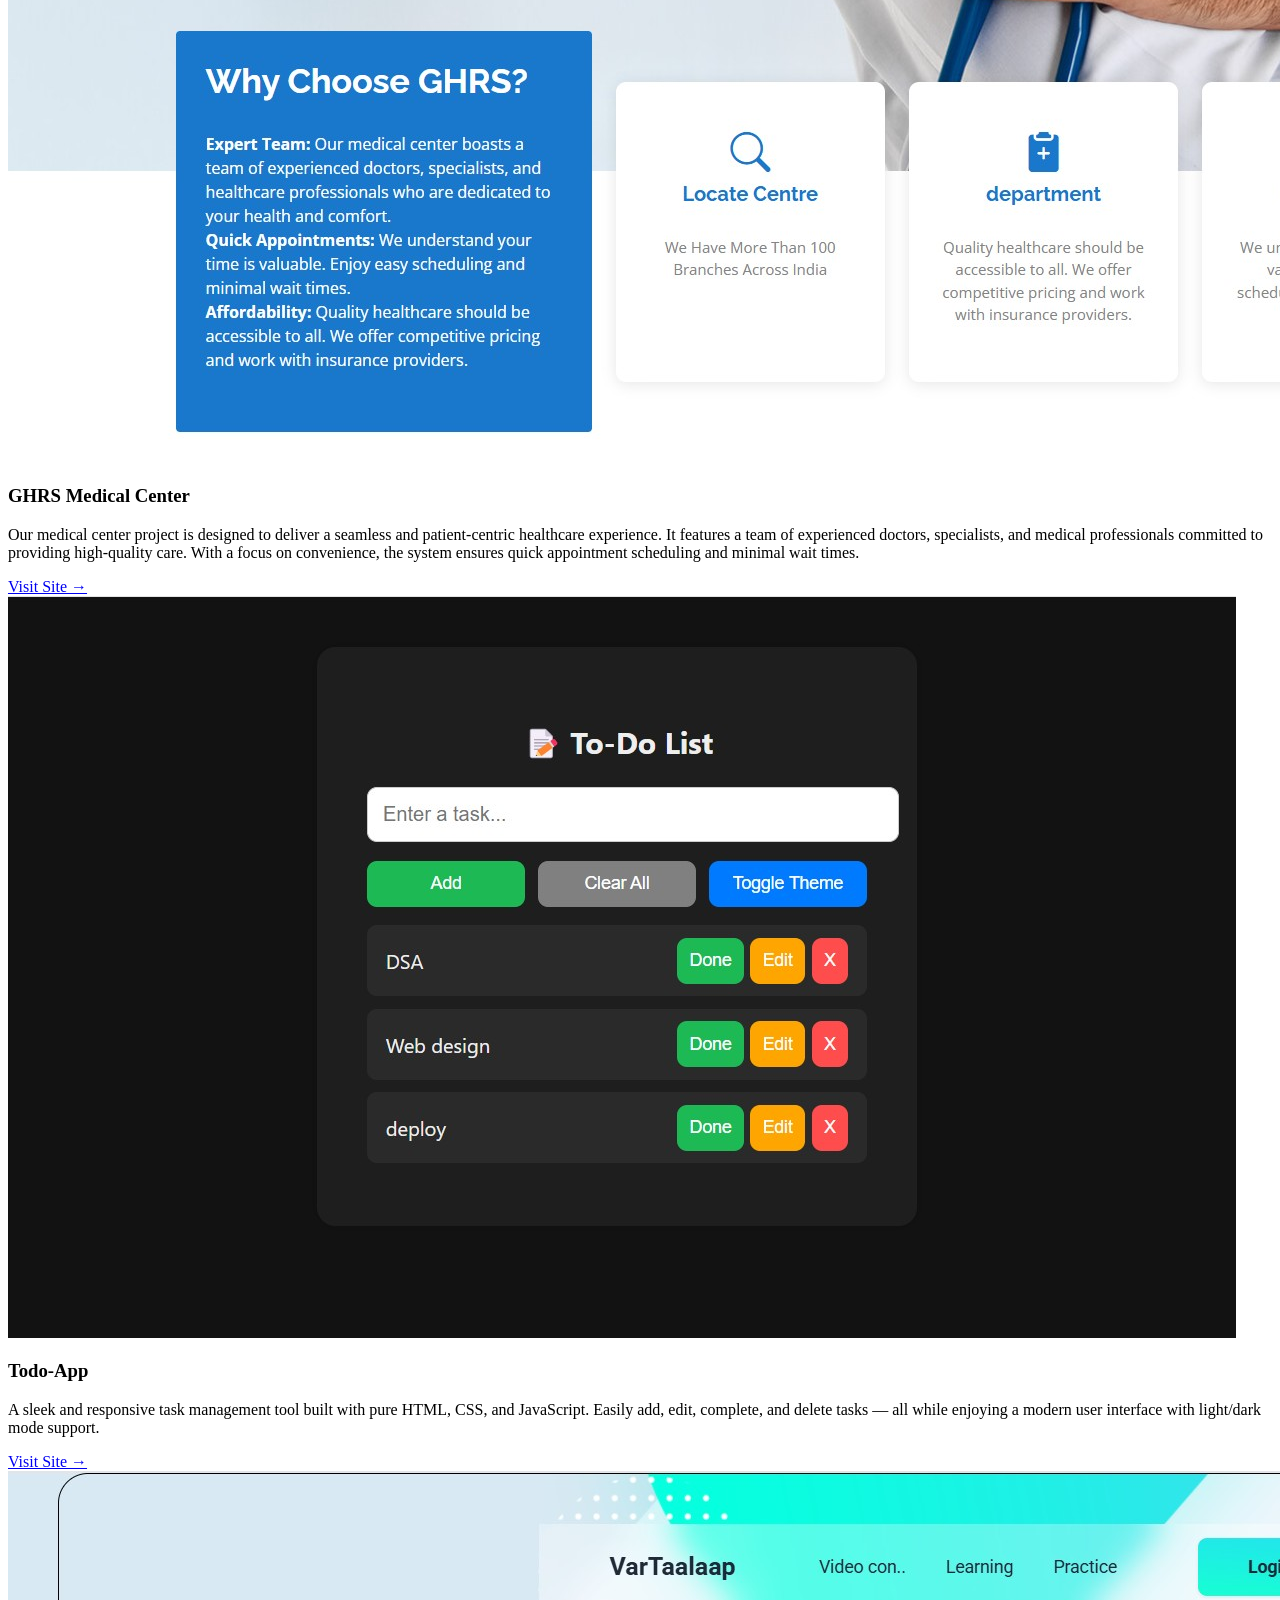
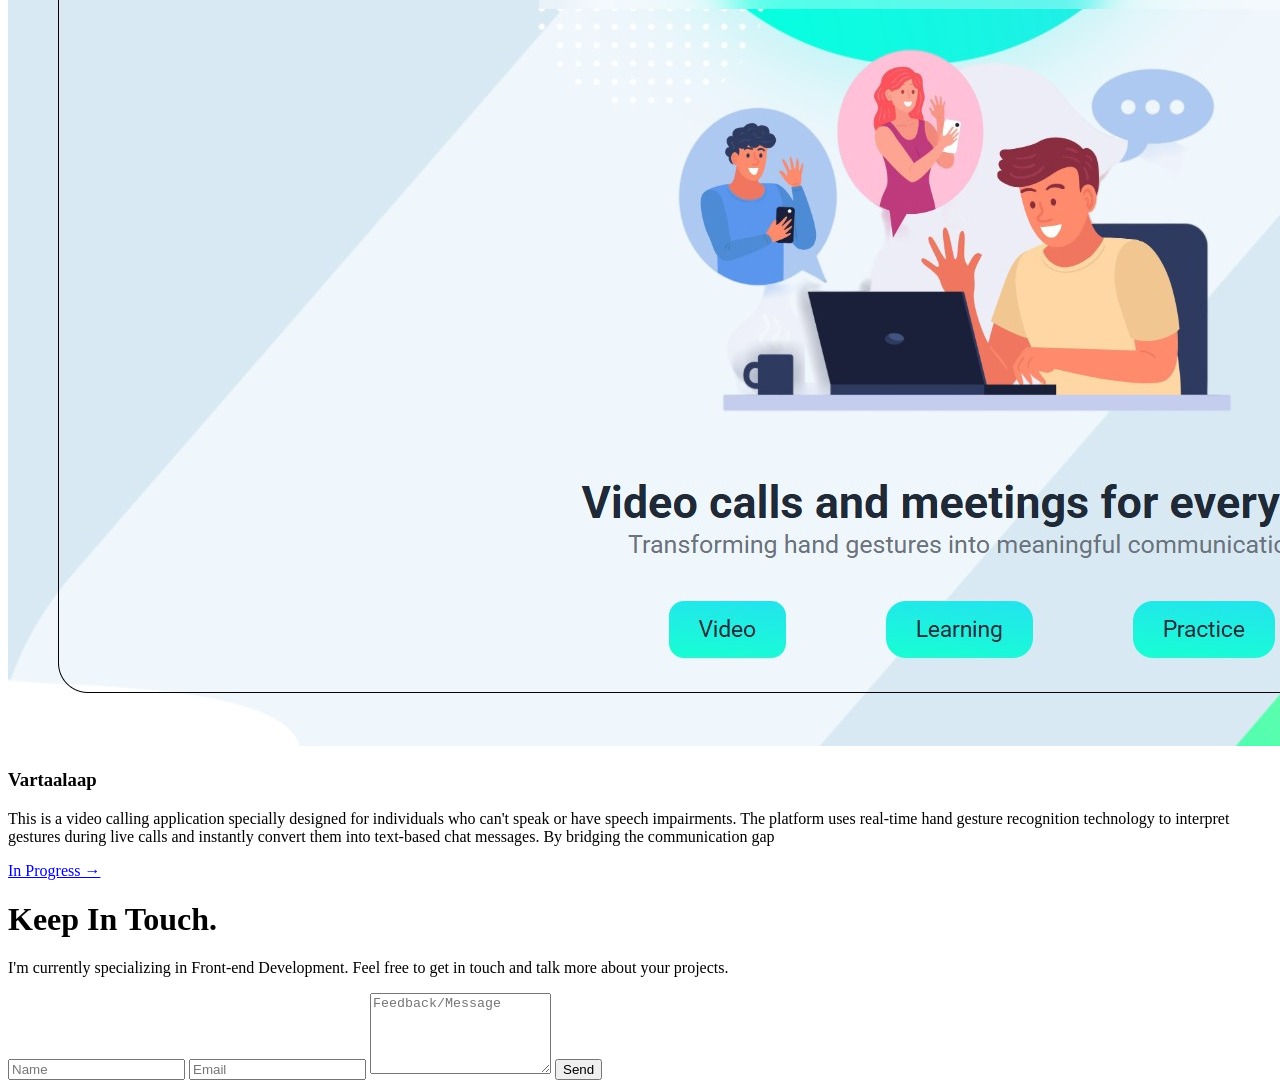
==== commit daae48b7: "Update print statement from 'Hello' to 'Goodbye'" ====
--- a/PortFolio/index.html
+++ b/PortFolio/index.html
@@ -57,7 +57,7 @@
           >
             <h1 class="font-bold leading-tight">
               <span class="text-[#ADFF2F] text-2xl sm:text-4xl space-x-10"
-                >Hey there!👋, I'm-</span
+                >ey there!👋, I'm-</span
               ><br />
               <span class="text-white text-6xl sm:text-6xl md:text-8xl"
                 >Abhinav<span>.</span></span
